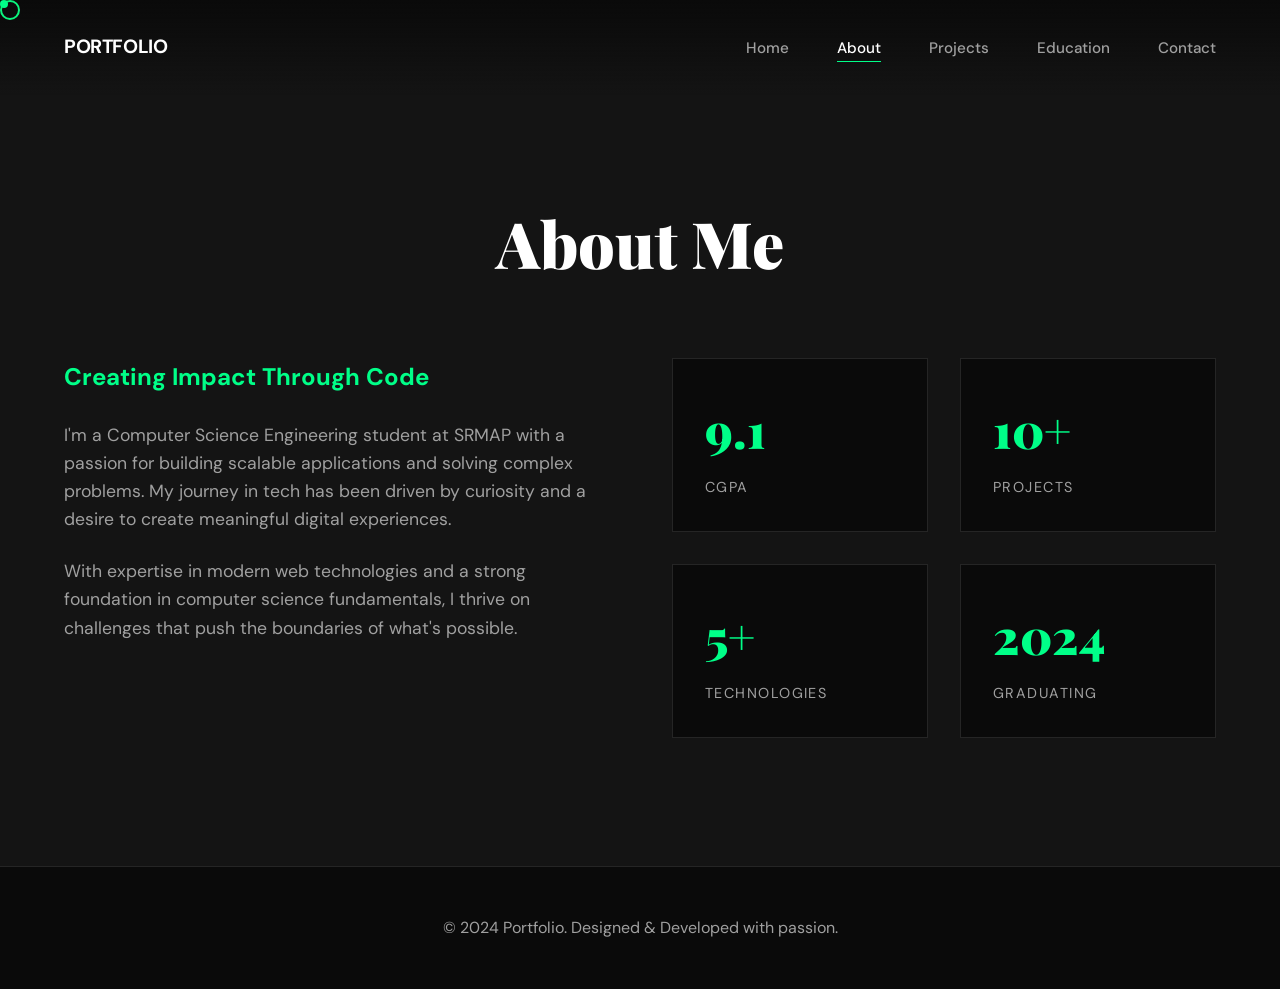
==== about.html @ 3864d778 "initial changes" ====
<!DOCTYPE html>
<html lang="en">
<head>
    <meta charset="UTF-8">
    <meta name="viewport" content="width=device-width, initial-scale=1.0">
    <title>About — Computer Science Engineer</title>
    <link rel="preconnect" href="https://fonts.googleapis.com">
    <link rel="preconnect" href="https://fonts.gstatic.com" crossorigin>
    <link href="https://fonts.googleapis.com/css2?family=Playfair+Display:wght@700;900&family=DM+Sans:wght@400;500;700&display=swap" rel="stylesheet">
    <link rel="stylesheet" href="styles.css">
</head>
<body>
    <div class="cursor"></div>
    <div class="cursor-follower"></div>

    <!-- Navigation -->
    <nav>
        <div class="logo">PORTFOLIO</div>
        <ul class="nav-links">
            <li><a href="index.html">Home</a></li>
            <li><a href="about.html" class="active">About</a></li>
            <li><a href="projects.html">Projects</a></li>
            <li><a href="education.html">Education</a></li>
            <li><a href="contact.html">Contact</a></li>
        </ul>
    </nav>

    <!-- About Section -->
    <section class="about page-section">
        <h2 class="section-title">About Me</h2>
        <div class="about-grid">
            <div class="about-text">
                <h3>Creating Impact Through Code</h3>
                <p>
                    I'm a Computer Science Engineering student at SRMAP with a passion for building 
                    scalable applications and solving complex problems. My journey in tech has been 
                    driven by curiosity and a desire to create meaningful digital experiences.
                </p>
                <p>
                    With expertise in modern web technologies and a strong foundation in computer 
                    science fundamentals, I thrive on challenges that push the boundaries of what's 
                    possible.
                </p>
            </div>
            <div class="stats">
                <div class="stat-card">
                    <div class="stat-number">9.1</div>
                    <div class="stat-label">CGPA</div>
                </div>
                <div class="stat-card">
                    <div class="stat-number">10+</div>
                    <div class="stat-label">Projects</div>
                </div>
                <div class="stat-card">
                    <div class="stat-number">5+</div>
                    <div class="stat-label">Technologies</div>
                </div>
                <div class="stat-card">
                    <div class="stat-number">2024</div>
                    <div class="stat-label">Graduating</div>
                </div>
            </div>
        </div>
    </section>

    <!-- Footer -->
    <footer>
        <p>&copy; 2024 Portfolio. Designed & Developed with passion.</p>
    </footer>

    <script src="script.js"></script>
</body>
</html>
---- styles.css ----
* {
    margin: 0;
    padding: 0;
    box-sizing: border-box;
}

:root {
    --bg-primary: #0a0a0a;
    --bg-secondary: #141414;
    --text-primary: #ffffff;
    --text-secondary: #a0a0a0;
    --accent: #00ff88;
    --accent-dim: #00ff8833;
    --border: #252525;
}

body {
    font-family: 'DM Sans', sans-serif;
    background: var(--bg-primary);
    color: var(--text-primary);
    line-height: 1.6;
    overflow-x: hidden;
    cursor: none;
}

/* Custom cursor */
.cursor {
    width: 20px;
    height: 20px;
    border: 2px solid var(--accent);
    border-radius: 50%;
    position: fixed;
    pointer-events: none;
    z-index: 9999;
    transition: all 0.1s ease;
    mix-blend-mode: difference;
}

.cursor-follower {
    width: 8px;
    height: 8px;
    background: var(--accent);
    border-radius: 50%;
    position: fixed;
    pointer-events: none;
    z-index: 9999;
    transition: all 0.15s ease;
}

/* Navigation */
nav {
    position: fixed;
    top: 0;
    left: 0;
    right: 0;
    padding: 2rem 4rem;
    display: flex;
    justify-content: space-between;
    align-items: center;
    z-index: 1000;
    background: linear-gradient(180deg, var(--bg-primary) 0%, transparent 100%);
}

.logo {
    font-size: 1.2rem;
    font-weight: 700;
    letter-spacing: -0.02em;
}

.nav-links {
    display: flex;
    gap: 3rem;
    list-style: none;
}

.nav-links a {
    color: var(--text-secondary);
    text-decoration: none;
    font-size: 0.95rem;
    font-weight: 500;
    transition: color 0.3s ease;
    position: relative;
}

.nav-links a:hover,
.nav-links a.active {
    color: var(--text-primary);
}

.nav-links a::after {
    content: '';
    position: absolute;
    bottom: -4px;
    left: 0;
    width: 0;
    height: 1px;
    background: var(--accent);
    transition: width 0.3s ease;
}

.nav-links a:hover::after,
.nav-links a.active::after {
    width: 100%;
}

/* Hero Section */
.hero {
    min-height: 100vh;
    display: flex;
    align-items: center;
    padding: 0 4rem;
    position: relative;
    overflow: hidden;
}

.hero-content {
    max-width: 1400px;
    margin: 0 auto;
    width: 100%;
}

.hero-label {
    font-size: 0.85rem;
    text-transform: uppercase;
    letter-spacing: 0.15em;
    color: var(--accent);
    margin-bottom: 2rem;
    font-weight: 500;
    opacity: 0;
    animation: fadeInUp 0.8s ease forwards 0.2s;
}

.hero h1 {
    font-family: 'Playfair Display', serif;
    font-size: clamp(3rem, 8vw, 7rem);
    font-weight: 900;
    line-height: 1.1;
    margin-bottom: 2rem;
    letter-spacing: -0.02em;
    opacity: 0;
    animation: fadeInUp 0.8s ease forwards 0.4s;
}

.hero h1 .highlight {
    background: linear-gradient(135deg, var(--accent) 0%, #00ccff 100%);
    -webkit-background-clip: text;
    -webkit-text-fill-color: transparent;
    background-clip: text;
}

.hero-description {
    font-size: 1.25rem;
    color: var(--text-secondary);
    max-width: 600px;
    margin-bottom: 3rem;
    opacity: 0;
    animation: fadeInUp 0.8s ease forwards 0.6s;
}

.cta-button {
    display: inline-block;
    padding: 1.2rem 3rem;
    background: var(--accent);
    color: var(--bg-primary);
    text-decoration: none;
    font-weight: 700;
    border-radius: 2px;
    transition: all 0.3s ease;
    opacity: 0;
    animation: fadeInUp 0.8s ease forwards 0.8s;
    position: relative;
    overflow: hidden;
}

.cta-button::before {
    content: '';
    position: absolute;
    top: 0;
    left: -100%;
    width: 100%;
    height: 100%;
    background: linear-gradient(90deg, transparent, rgba(255,255,255,0.3), transparent);
    transition: left 0.5s ease;
}

.cta-button:hover::before {
    left: 100%;
}

.cta-button:hover {
    transform: translateY(-2px);
    box-shadow: 0 10px 30px var(--accent-dim);
}

/* Background Animation */
.bg-grid {
    position: absolute;
    top: 0;
    left: 0;
    width: 100%;
    height: 100%;
    background-image: 
        linear-gradient(var(--border) 1px, transparent 1px),
        linear-gradient(90deg, var(--border) 1px, transparent 1px);
    background-size: 50px 50px;
    opacity: 0.3;
    animation: gridMove 20s linear infinite;
}

@keyframes gridMove {
    0% { transform: translate(0, 0); }
    100% { transform: translate(50px, 50px); }
}

/* Page sections spacing */
.page-section {
    min-height: calc(100vh - 120px);
    padding: 12rem 4rem 8rem;
}

/* About Section */
.about {
    background: var(--bg-secondary);
    position: relative;
}

.section-title {
    font-family: 'Playfair Display', serif;
    font-size: clamp(2.5rem, 5vw, 4rem);
    font-weight: 900;
    margin-bottom: 4rem;
    text-align: center;
}

.about-grid {
    max-width: 1200px;
    margin: 0 auto;
    display: grid;
    grid-template-columns: 1fr 1fr;
    gap: 4rem;
    align-items: start;
}

.about-text h3 {
    font-size: 1.5rem;
    margin-bottom: 1.5rem;
    color: var(--accent);
}

.about-text p {
    color: var(--text-secondary);
    margin-bottom: 1.5rem;
    font-size: 1.1rem;
}

.stats {
    display: grid;
    grid-template-columns: 1fr 1fr;
    gap: 2rem;
}

.stat-card {
    background: var(--bg-primary);
    padding: 2rem;
    border: 1px solid var(--border);
    transition: all 0.3s ease;
}

.stat-card:hover {
    border-color: var(--accent);
    transform: translateY(-5px);
}

.stat-number {
    font-family: 'Playfair Display', serif;
    font-size: 3rem;
    font-weight: 900;
    color: var(--accent);
    margin-bottom: 0.5rem;
}

.stat-label {
    color: var(--text-secondary);
    font-size: 0.9rem;
    text-transform: uppercase;
    letter-spacing: 0.1em;
}

/* Projects Section */
.projects {
    max-width: 1400px;
    margin: 0 auto;
}

.projects-grid {
    display: grid;
    grid-template-columns: repeat(auto-fit, minmax(400px, 1fr));
    gap: 3rem;
    margin-top: 4rem;
}

.project-card {
    background: var(--bg-secondary);
    border: 1px solid var(--border);
    padding: 3rem;
    transition: all 0.4s ease;
    position: relative;
    overflow: hidden;
}

.project-card::before {
    content: '';
    position: absolute;
    top: 0;
    left: 0;
    width: 100%;
    height: 3px;
    background: linear-gradient(90deg, var(--accent), #00ccff);
    transform: scaleX(0);
    transform-origin: left;
    transition: transform 0.4s ease;
}

.project-card:hover::before {
    transform: scaleX(1);
}

.project-card:hover {
    border-color: var(--accent);
    transform: translateY(-10px);
    box-shadow: 0 20px 60px rgba(0, 255, 136, 0.1);
}

.project-number {
    font-family: 'Playfair Display', serif;
    font-size: 5rem;
    font-weight: 900;
    color: var(--border);
    position: absolute;
    top: 1rem;
    right: 2rem;
    transition: color 0.3s ease;
}

.project-card:hover .project-number {
    color: var(--accent-dim);
}

.project-title {
    font-size: 1.8rem;
    font-weight: 700;
    margin-bottom: 1rem;
    position: relative;
    z-index: 1;
}

.project-description {
    color: var(--text-secondary);
    margin-bottom: 2rem;
    line-height: 1.8;
    position: relative;
    z-index: 1;
}

.project-tags {
    display: flex;
    flex-wrap: wrap;
    gap: 0.8rem;
    margin-bottom: 2rem;
}

.tag {
    padding: 0.4rem 1rem;
    background: var(--bg-primary);
    border: 1px solid var(--border);
    font-size: 0.85rem;
    color: var(--text-secondary);
    border-radius: 2px;
}

.project-link {
    color: var(--accent);
    text-decoration: none;
    font-weight: 600;
    display: inline-flex;
    align-items: center;
    gap: 0.5rem;
    transition: gap 0.3s ease;
}

.project-link:hover {
    gap: 1rem;
}

/* Education Section */
.education {
    background: var(--bg-secondary);
}

.timeline {
    max-width: 900px;
    margin: 4rem auto 0;
    position: relative;
}

.timeline::before {
    content: '';
    position: absolute;
    left: 0;
    top: 0;
    bottom: 0;
    width: 2px;
    background: var(--border);
}

.timeline-item {
    position: relative;
    padding-left: 4rem;
    margin-bottom: 4rem;
}

.timeline-item::before {
    content: '';
    position: absolute;
    left: -6px;
    top: 0;
    width: 14px;
    height: 14px;
    background: var(--accent);
    border-radius: 50%;
    border: 3px solid var(--bg-secondary);
}

.timeline-year {
    font-size: 0.9rem;
    color: var(--accent);
    font-weight: 600;
    margin-bottom: 0.5rem;
}

.timeline-title {
    font-size: 1.8rem;
    font-weight: 700;
    margin-bottom: 0.5rem;
}

.timeline-subtitle {
    color: var(--text-secondary);
    margin-bottom: 1rem;
    font-size: 1.1rem;
}

.timeline-grade {
    display: inline-block;
    padding: 0.5rem 1.5rem;
    background: var(--bg-primary);
    border: 1px solid var(--accent);
    color: var(--accent);
    font-weight: 600;
    border-radius: 2px;
}

/* Contact Section */
.contact {
    text-align: center;
}

.contact-content {
    max-width: 800px;
    margin: 0 auto;
}

.contact h2 {
    font-family: 'Playfair Display', serif;
    font-size: clamp(2.5rem, 5vw, 4rem);
    font-weight: 900;
    margin-bottom: 2rem;
}

.contact p {
    color: var(--text-secondary);
    font-size: 1.2rem;
    margin-bottom: 3rem;
}

.social-links {
    display: flex;
    justify-content: center;
    gap: 2rem;
    margin-top: 3rem;
}

.social-link {
    width: 60px;
    height: 60px;
    border: 2px solid var(--border);
    border-radius: 50%;
    display: flex;
    align-items: center;
    justify-content: center;
    color: var(--text-secondary);
    text-decoration: none;
    transition: all 0.3s ease;
}

.social-link:hover {
    border-color: var(--accent);
    color: var(--accent);
    transform: translateY(-5px);
}

/* Footer */
footer {
    padding: 3rem 4rem;
    border-top: 1px solid var(--border);
    text-align: center;
    color: var(--text-secondary);
}

/* Animations */
@keyframes fadeInUp {
    from {
        opacity: 0;
        transform: translateY(30px);
    }
    to {
        opacity: 1;
        transform: translateY(0);
    }
}

/* Responsive */
@media (max-width: 768px) {
    nav {
        padding: 1.5rem 2rem;
    }

    .nav-links {
        gap: 1.5rem;
        font-size: 0.85rem;
    }

    .hero {
        padding: 0 2rem;
    }

    .page-section {
        padding: 10rem 2rem 6rem;
    }

    .about-grid {
        grid-template-columns: 1fr;
        gap: 3rem;
    }

    .projects-grid {
        grid-template-columns: 1fr;
    }

    .timeline-item {
        padding-left: 3rem;
    }

    .cursor,
    .cursor-follower {
        display: none;
    }

    body {
        cursor: default;
    }
}
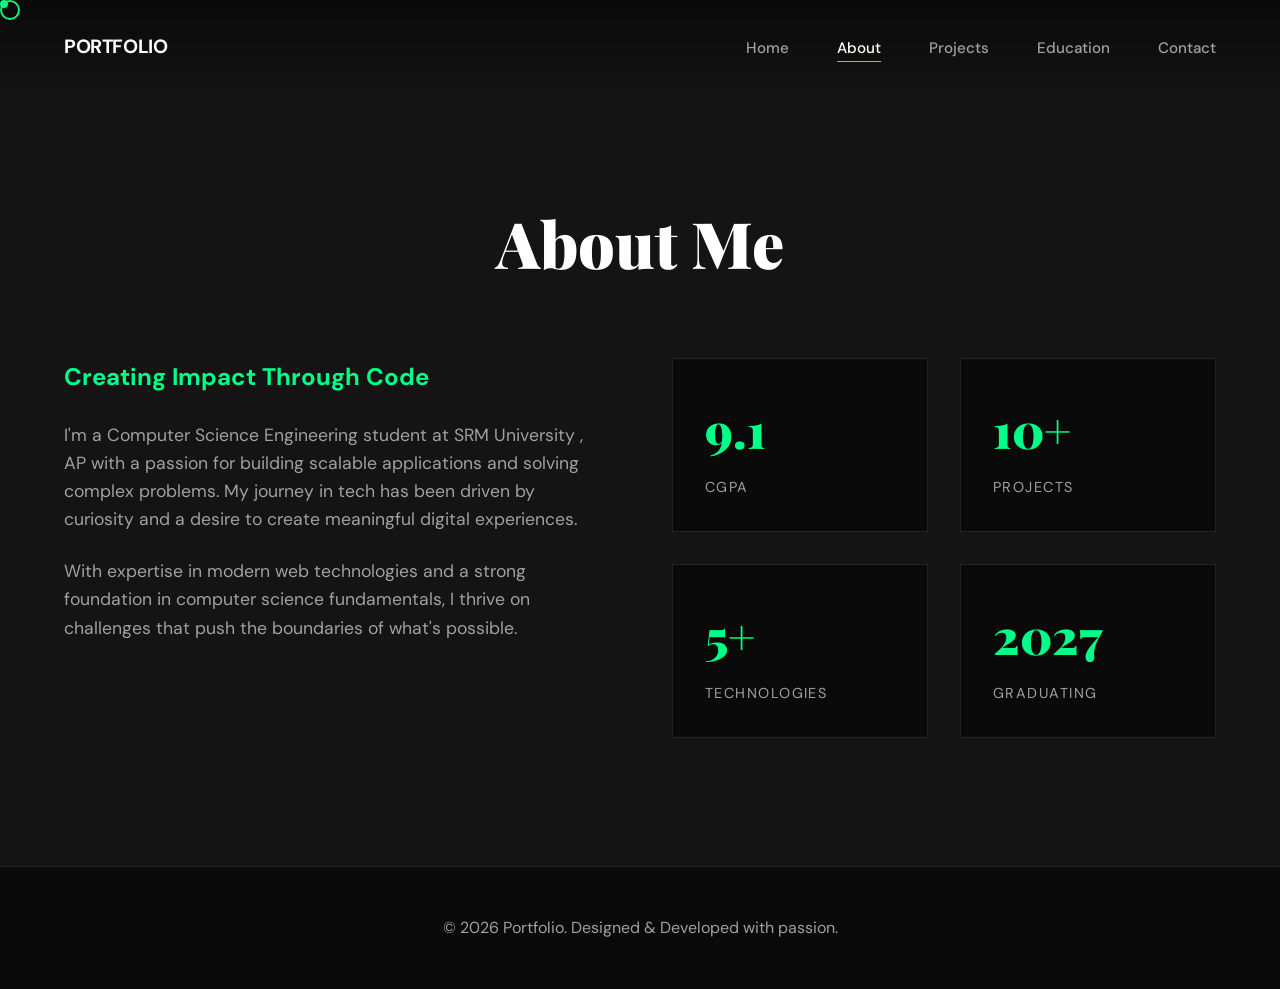
==== commit dd130fa3: "intial changes" ====
--- a/about.html
+++ b/about.html
@@ -32,7 +32,7 @@
             <div class="about-text">
                 <h3>Creating Impact Through Code</h3>
                 <p>
-                    I'm a Computer Science Engineering student at SRMAP with a passion for building 
+                    I'm a Computer Science Engineering student at SRM University , AP with a passion for building 
                     scalable applications and solving complex problems. My journey in tech has been 
                     driven by curiosity and a desire to create meaningful digital experiences.
                 </p>
@@ -56,7 +56,7 @@
                     <div class="stat-label">Technologies</div>
                 </div>
                 <div class="stat-card">
-                    <div class="stat-number">2024</div>
+                    <div class="stat-number">2027</div>
                     <div class="stat-label">Graduating</div>
                 </div>
             </div>
@@ -65,7 +65,7 @@
 
     <!-- Footer -->
     <footer>
-        <p>&copy; 2024 Portfolio. Designed & Developed with passion.</p>
+        <p>&copy; 2026 Portfolio. Designed & Developed with passion.</p>
     </footer>
 
     <script src="script.js"></script>
